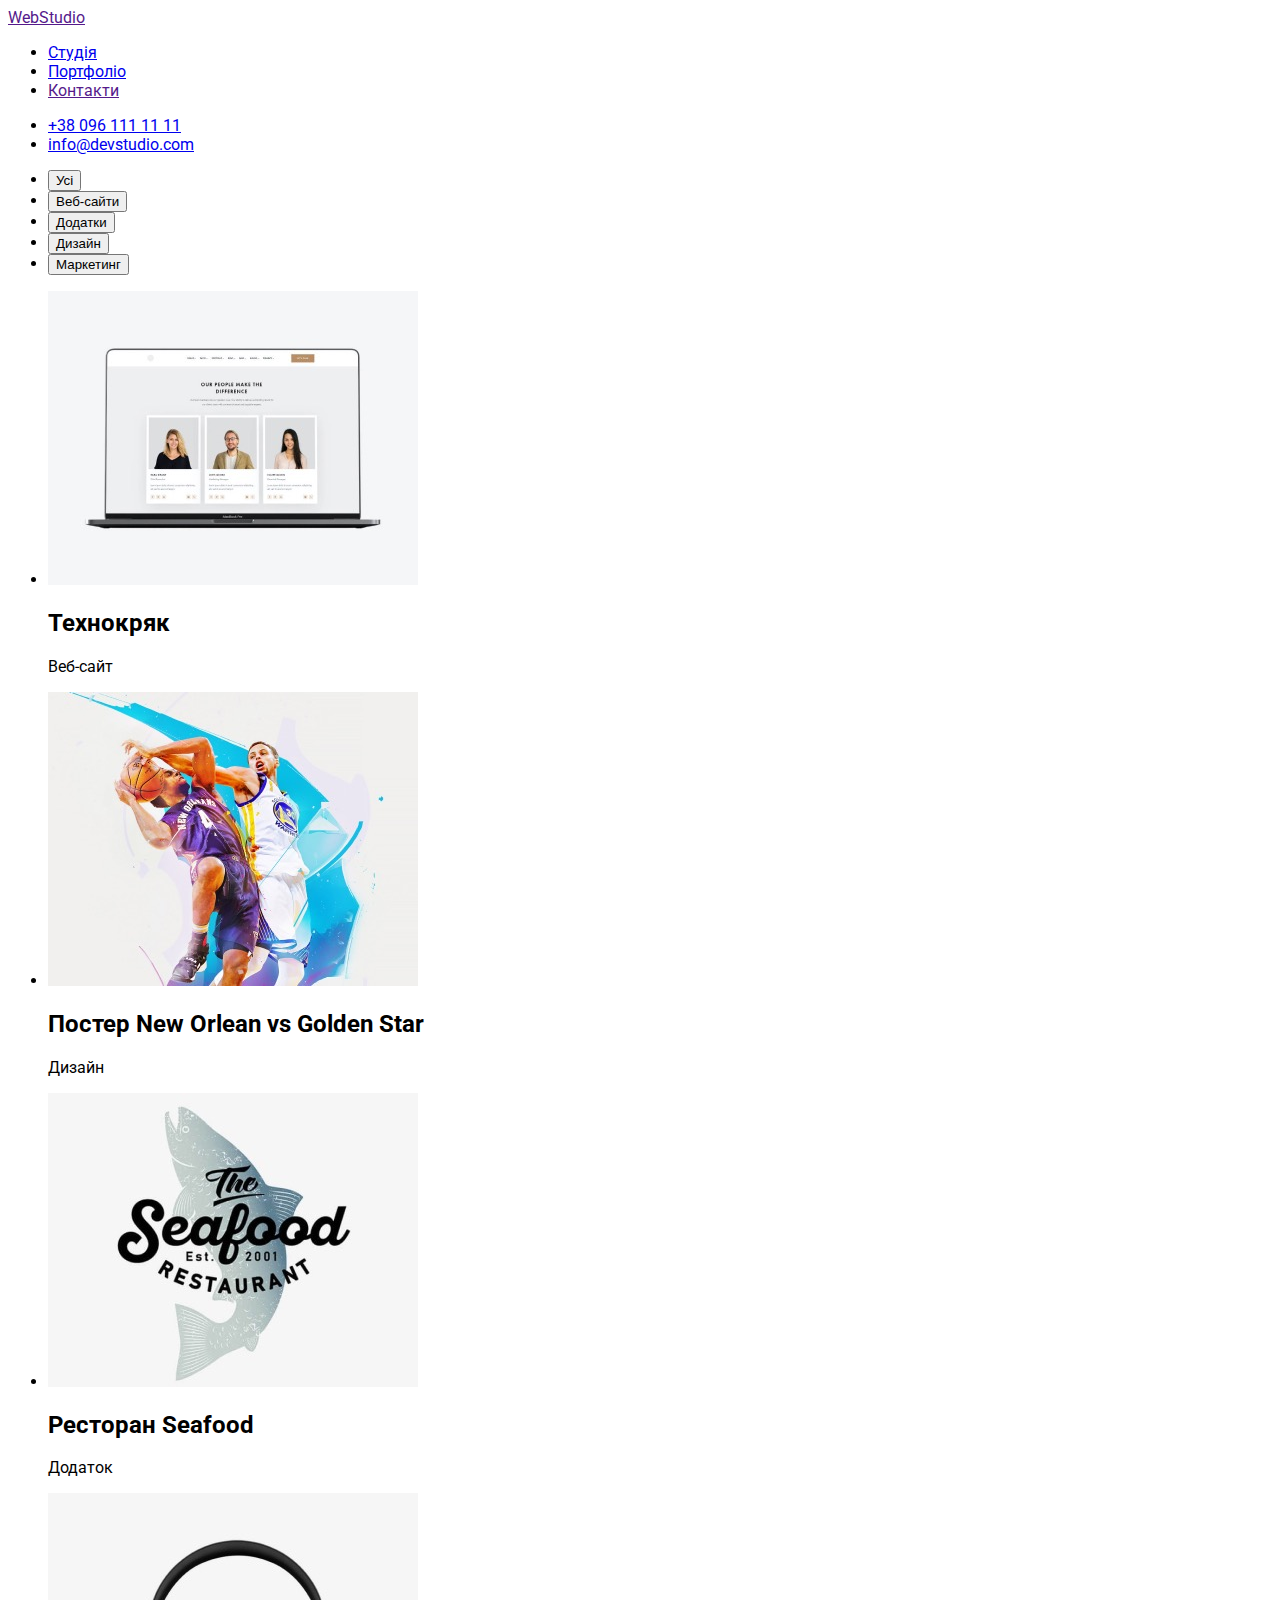
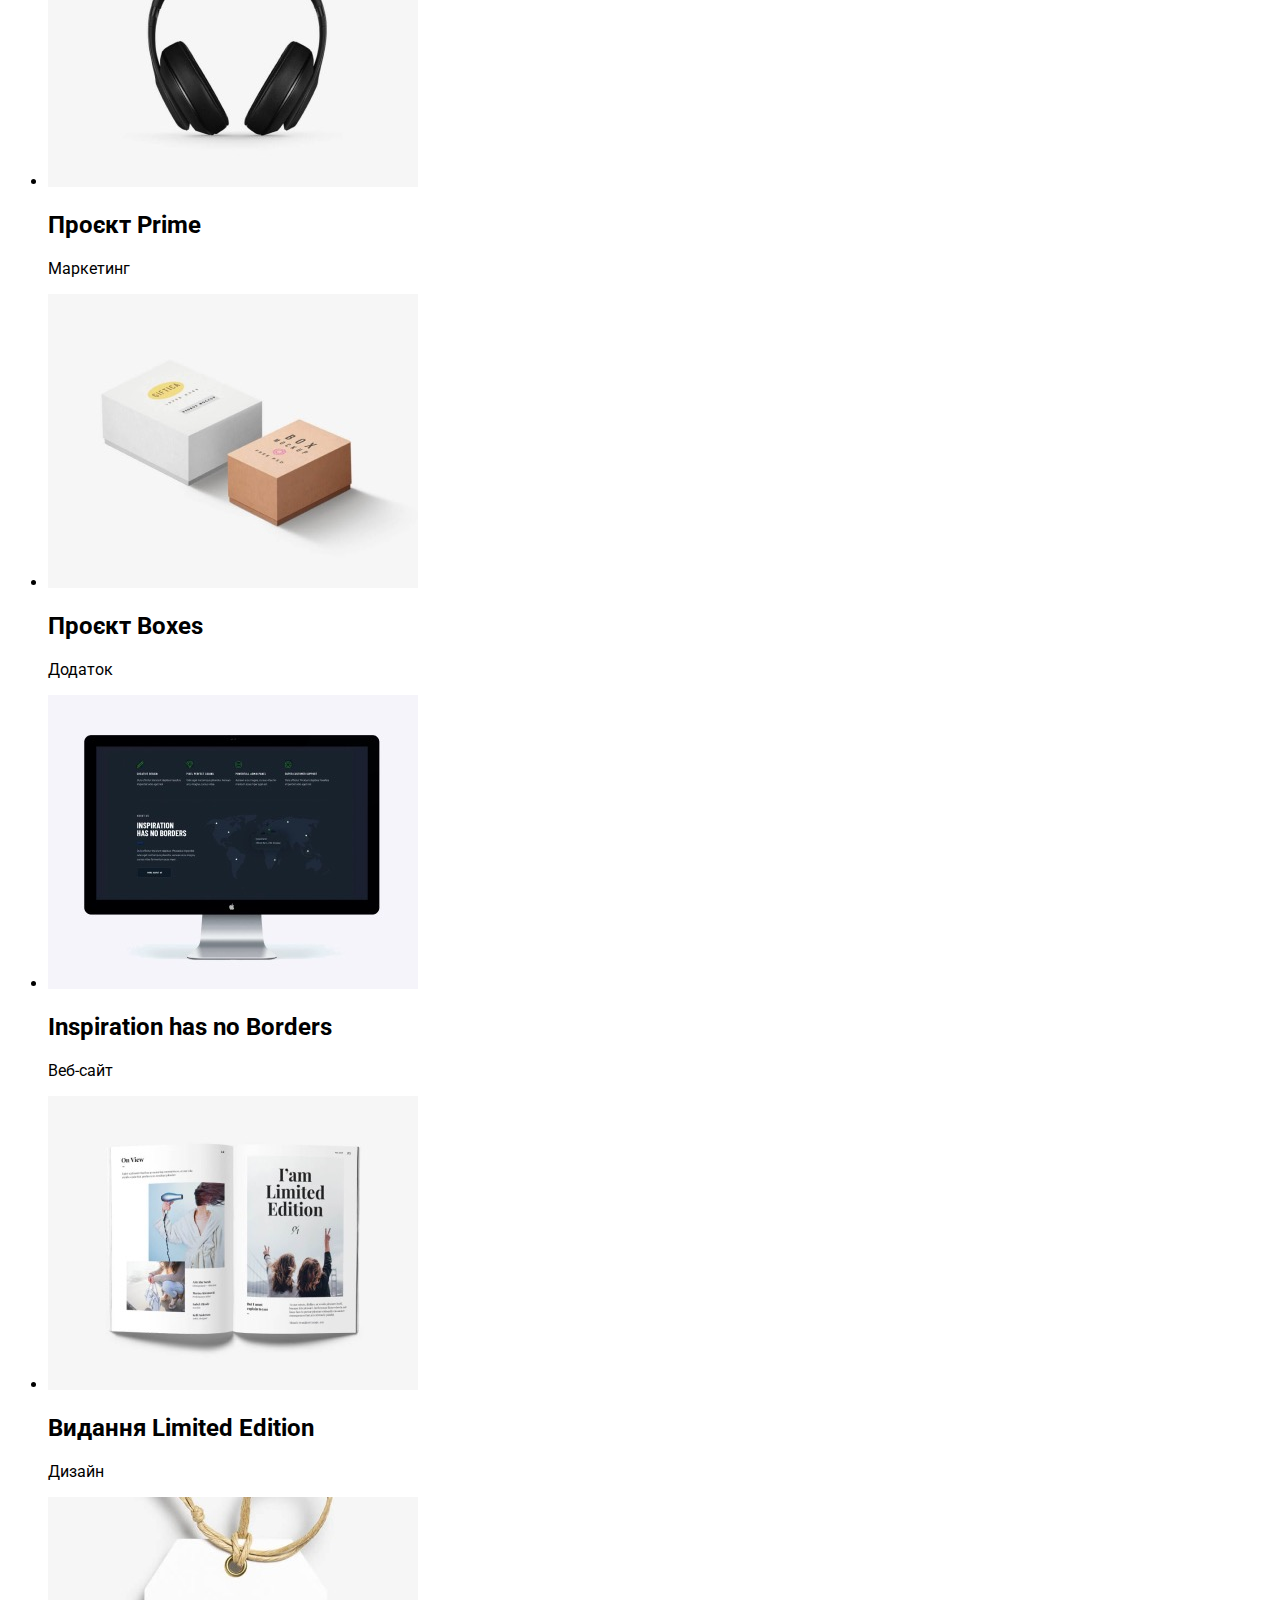
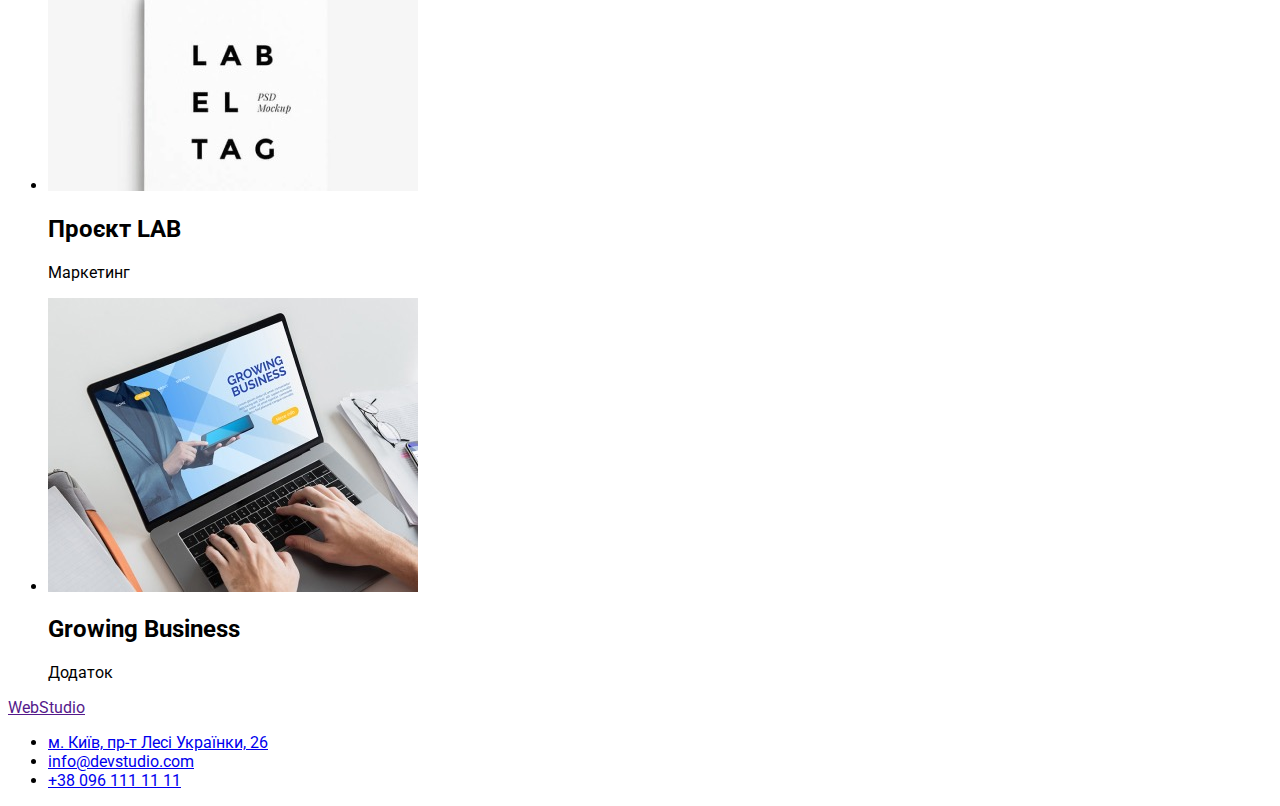
==== portfolio.html @ 9df3447d "Доповнення документа" ====
<!DOCTYPE html>
<html lang="uk">

<head>
    <meta charset="UTF-8">
    <meta http-equiv="X-UA-Compatible" content="IE=edge">
    <meta name="viewport" content="width=device-width, initial-scale=1.0">
    <title>Document</title>
    <link rel="preconnect" href="https://fonts.googleapis.com">
    <link rel="preconnect" href="https://fonts.gstatic.com" crossorigin>
    <link
        href="https://fonts.googleapis.com/css2?family=Raleway:wght@700&family=Roboto:wght@400;500;700;900&display=swap"
        rel="stylesheet">
    <link rel="stylesheet" href="/css/styles.css">
</head>


<body>
    <!--HEADER----------------------------->

    <header class="header">
        <nav class="header-navigation">
            <a class="link logo" href=""><span>Web</span><span>Studio</span></a>
            <ul class="list header-list">
                <li><a href="/index.html"> Студія</a></li>
                <li><a href="/portfolio.html">Портфоліо</a></li>
                <li><a href="">Контакти</a></li>
            </ul>
        </nav>
        <ul class="list contact">
            <li><a class="heder-tel link" href="tel:+380961111111">+38 096 111 11 11</a></li>
            <li><a class="header-mail link" href="mailto:info@devstudio.com">info@devstudio.com</a></li>
        </ul>
    </header>

<!--MAIN----------------------------------->

<main>
    <section class="main-portfolio">
    <h1 class="title-portfolio">Наші роботи</h1>
    <ul class="list-btn">
        <li class="btn-element"><button class="main-btn pointer">Усі</button></li>
        <li class="btn-element"><button class="main-btn pointer">Веб-сайти</button></li>
        <li class="btn-element"><button class="main-btn pointer">Додатки</button></li>
        <li class="btn-element"><button class="main-btn pointer">Дизайн</button></li>
        <li class="btn-element"><button class="main-btn pointer">Маркетинг</button></li>
    </ul>
    <ul class="list-portfolio">
        <li>
            <img src="/images/web-site.jpg" alt="" width="370" height="294" >
            <h2>Технокряк</h2>
            <p>Веб-сайт</p></li>
            <li>
                <img src="/images/basketball.jpg" alt="" width="370" height="294">
                <h2>Постер New Orlean vs Golden Star</h2>
                <p>Дизайн</p>
            </li>
            <li>
                <img src="/images/fish.jpg" alt="" width="370" height="294">
                <h2>Ресторан Seafood</h2>
                <p>Додаток</p>
            </li>
            <li>
                <img src="/images/headphones.jpg" alt="" width="370" height="294">
                <h2>Проєкт Prime</h2>
                <p>Маркетинг</p>
            </li>
            <li>
                <img src="/images/box.jpg" alt="" width="370" height="294">
                <h2>Проєкт Boxes</h2>
                <p>Додаток</p>
            </li>
            <li>
                <img src="/images/screen.jpg" alt="" width="370" height="294">
                <h2 lang="en">Inspiration has no Borders</h2>
                <p>Веб-сайт</p>
            </li>
            <li>
                <img src="/images/magazine.jpg" alt="" width="370" height="294">
                <h2>Видання Limited Edition</h2>
                <p>Дизайн</p>
            </li>
            <li>
                <img src="/images/label.jpg" alt="" width="370" height="294">
                <h2>Проєкт LAB</h2>
                <p>Маркетинг</p>
            </li>
            <li>
                <img src="/images/laptop.jpg" alt="" width="370" height="294">
                <h2>Growing Business</h2>
                <p>Додаток</p>
            </li>
    </ul>
    </section>
</main>
    


<!-- FOOTER-------------------------->

<footer class="footer">
    <a class="link-footer" href=""><span>Web</span><span>Studio</span></a>
    <ul class="list-adress">
        <li class="adress"><a class="link footer-adress" href="https://goo.gl/maps/az3UDY5ZYRjnCUFE9" target="_blank"
                rel="noopener noreferrer">м. Київ, пр-т Лесі Українки, 26</a></li>
        <li class="adress"><a class="link footer-mail" href="mailto:info@devstudio.com">info@devstudio.com</a></li>
        <li class="adress"><a class="link footer-tel" href="tel:+380961111111">+38 096 111 11 11</a></li>
    </ul>
</footer>
</body>

</html>
---- css/styles.css ----
:root {
    --
}
body {
    font-family: 'Roboto', sans-serif;
}

.title-portfolio {
    display: none;
}
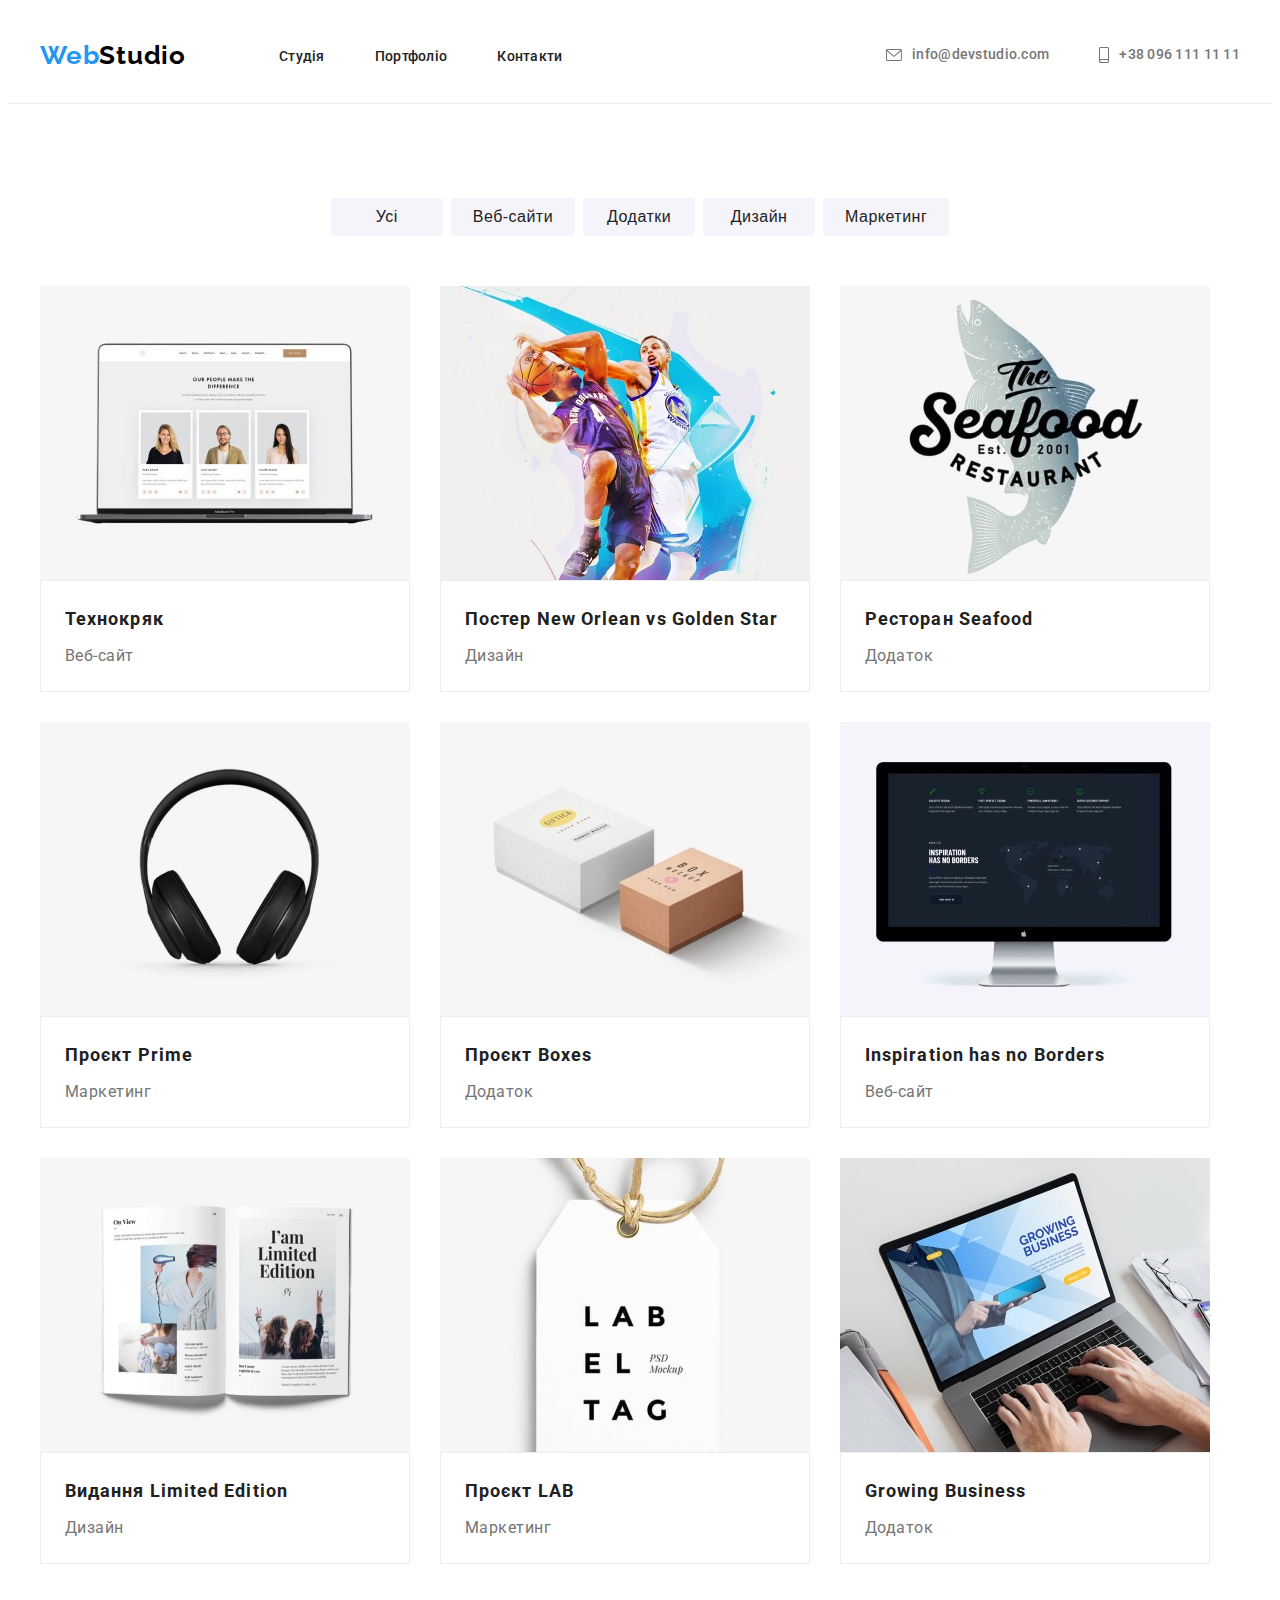
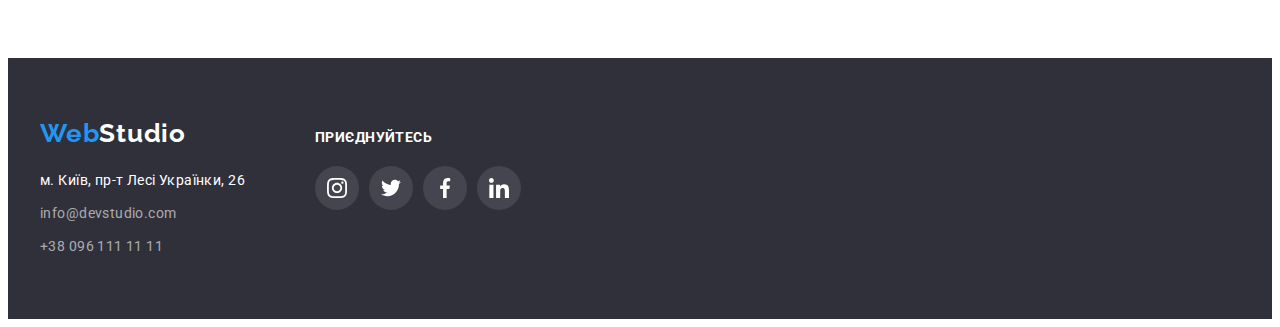
==== commit b5641dbb: "Доповнення дз 3" ====
--- a/portfolio.html
+++ b/portfolio.html
@@ -16,81 +16,144 @@
 
 
 <body>
-    <!--HEADER----------------------------->
-
-    <header class="header">
-        <nav class="header-navigation">
-            <a class="link logo" href=""><span>Web</span><span>Studio</span></a>
-            <ul class="list header-list">
-                <li><a href="/index.html"> Студія</a></li>
-                <li><a href="/portfolio.html">Портфоліо</a></li>
-                <li><a href="">Контакти</a></li>
-            </ul>
-        </nav>
-        <ul class="list contact">
-            <li><a class="heder-tel link" href="tel:+380961111111">+38 096 111 11 11</a></li>
-            <li><a class="header-mail link" href="mailto:info@devstudio.com">info@devstudio.com</a></li>
-        </ul>
-    </header>
+<!--HEADER----------------------------->
+        <header class="header">
+            <div class="container header-container">
+                <nav class="header-navigation">
+                    <a class="link header-logo" href="./index.html"><span class="logo">Web</span><span
+                            class="logo2">Studio</span></a>
+                    <ul class="list header-list">
+                        <li class="header-item">
+                            <a class="link header-link" href="/index.html"> Студія</a>
+                        </li>
+                        <li class="header-item">
+                            <a class="link header-link" href="/portfolio.html">Портфоліо</a>
+                        </li>
+                        <li class="header-item">
+                            <a class="link header-link" href="">Контакти</a>
+                        </li>
+                    </ul>
+                </nav>
+                <div class="header-contact">
+                    <ul class="list contact">
+                        <li><a class="header-mail link" href="mailto:info@devstudio.com">
+                                <svg class="contact-icon" width="16" height="12">
+                                    <use href="./icons/icons.svg#icon-envelope"></use>
+                                </svg>
+                                info@devstudio.com</a></li>
+                        <li><a class="header-tel link" href="tel:+380961111111">
+                                <svg class="contact-icon" width="10" height="16">
+                                    <use href="./icons/icons.svg#icon-smartphone"></use>
+                                </svg>
+                                +38 096 111 11 11</a></li>
+                </div>
+                </ul>
+            </div>
+        </header>
 
 <!--MAIN----------------------------------->
 
 <main>
     <section class="main-portfolio">
-    <h1 class="title-portfolio">Наші роботи</h1>
-    <ul class="list-btn">
+        <div class="btn-container container">
+    <h1 class="title-portfolio">Наші роботи</h1><!--display:none-->
+
+    <ul class="list list-btn">
         <li class="btn-element"><button class="main-btn pointer">Усі</button></li>
         <li class="btn-element"><button class="main-btn pointer">Веб-сайти</button></li>
         <li class="btn-element"><button class="main-btn pointer">Додатки</button></li>
         <li class="btn-element"><button class="main-btn pointer">Дизайн</button></li>
         <li class="btn-element"><button class="main-btn pointer">Маркетинг</button></li>
     </ul>
-    <ul class="list-portfolio">
-        <li>
+    </div>
+    
+    <!--Hero--------------------->
+<div class="container">
+    <ul class="list list-portfolio">
+        
+        <li class="flex-element">
+            <div class="flex-element-wrap">
             <img src="/images/web-site.jpg" alt="" width="370" height="294" >
-            <h2>Технокряк</h2>
-            <p>Веб-сайт</p></li>
-            <li>
+            </div>
+            <div class="portfolio-text">
+            <h2 class="hero-subtitle">Технокряк</h2>
+            <p class="hero-text">Веб-сайт</p>
+            </div>
+        </li>
+            <li class="flex-element">
+                <div class="flex-element-wrap">
                 <img src="/images/basketball.jpg" alt="" width="370" height="294">
-                <h2>Постер New Orlean vs Golden Star</h2>
-                <p>Дизайн</p>
-            </li>
-            <li>
+                </div>
+                <div class="portfolio-text">
+                <h2 class="hero-subtitle">Постер New Orlean vs Golden Star</h2>
+                <p class="hero-text">Дизайн</p>
+                </div>
+            </li>
+            <li class="flex-element">
+                <div class="flex-element-wrap">
                 <img src="/images/fish.jpg" alt="" width="370" height="294">
-                <h2>Ресторан Seafood</h2>
-                <p>Додаток</p>
-            </li>
-            <li>
+                </div>
+                <div class="portfolio-text">
+                <h2 class="hero-subtitle">Ресторан Seafood</h2>
+                <p class="hero-text">Додаток</p>
+                </div>
+            </li>
+            <li class="flex-element">
+                <div class="flex-element-wrap">
                 <img src="/images/headphones.jpg" alt="" width="370" height="294">
-                <h2>Проєкт Prime</h2>
-                <p>Маркетинг</p>
-            </li>
-            <li>
+                </div>
+                <div class="portfolio-text">
+                <h2 class="hero-subtitle">Проєкт Prime</h2>
+                <p class="hero-text">Маркетинг</p>
+                </div>
+            </li>
+            <li class="flex-element">
+                <div class="flex-element-wrap">
                 <img src="/images/box.jpg" alt="" width="370" height="294">
-                <h2>Проєкт Boxes</h2>
-                <p>Додаток</p>
-            </li>
-            <li>
+                </div>
+                <div class="portfolio-text">
+                <h2 class="hero-subtitle">Проєкт Boxes</h2>
+                <p class="hero-text">Додаток</p>
+                </div>
+            </li>
+            <li class="flex-element">
+                <div class="flex-element-wrap">
                 <img src="/images/screen.jpg" alt="" width="370" height="294">
-                <h2 lang="en">Inspiration has no Borders</h2>
-                <p>Веб-сайт</p>
-            </li>
-            <li>
+                </div>
+                <div class="portfolio-text">
+                <h2 class="hero-subtitle" lang="en">Inspiration has no Borders</h2>
+                <p class="hero-text">Веб-сайт</p>
+                </div>
+            </li>
+            <li class="flex-element">
+                <div class="flex-element-wrap">
                 <img src="/images/magazine.jpg" alt="" width="370" height="294">
-                <h2>Видання Limited Edition</h2>
-                <p>Дизайн</p>
-            </li>
-            <li>
+                </div>
+                <div class="portfolio-text">
+                <h2 class="hero-subtitle">Видання Limited Edition</h2>
+                <p class="hero-text">Дизайн</p>
+                </div>
+            </li>
+            <li class="flex-element">
+                <div class="flex-element-wrap">
                 <img src="/images/label.jpg" alt="" width="370" height="294">
-                <h2>Проєкт LAB</h2>
-                <p>Маркетинг</p>
-            </li>
-            <li>
+                </div>
+                <div class="portfolio-text">
+                <h2 class="hero-subtitle">Проєкт LAB</h2>
+                <p class="hero-text">Маркетинг</p>
+                </div>
+            </li>
+            <li class="flex-element">
+                <div class="flex-element-wrap">
                 <img src="/images/laptop.jpg" alt="" width="370" height="294">
-                <h2>Growing Business</h2>
-                <p>Додаток</p>
+                </div>
+                <div class="portfolio-text">
+                <h2 class="hero-subtitle">Growing Business</h2>
+                <p class="hero-text">Додаток</p>
+                </div>
             </li>
     </ul>
+    </div>
     </section>
 </main>
     
@@ -99,13 +162,56 @@
 <!-- FOOTER-------------------------->
 
 <footer class="footer">
-    <a class="link-footer" href=""><span>Web</span><span>Studio</span></a>
-    <ul class="list-adress">
-        <li class="adress"><a class="link footer-adress" href="https://goo.gl/maps/az3UDY5ZYRjnCUFE9" target="_blank"
-                rel="noopener noreferrer">м. Київ, пр-т Лесі Українки, 26</a></li>
-        <li class="adress"><a class="link footer-mail" href="mailto:info@devstudio.com">info@devstudio.com</a></li>
-        <li class="adress"><a class="link footer-tel" href="tel:+380961111111">+38 096 111 11 11</a></li>
-    </ul>
+    <div class="footer-container container">
+
+
+        <div class="container-footer2">
+            <a class="link-footer" href=""><span class="logo-footer">Web</span><span
+                    class="logo-footer2">Studio</span></a>
+            <ul class="list-adress">
+                <li class="adress"><a class="link footer-adress" href="https://goo.gl/maps/az3UDY5ZYRjnCUFE9"
+                        target="_blank" rel="noopener noreferrer">м. Київ, пр-т Лесі Українки, 26</a></li>
+                <li class="adress"><a class="link footer-mail" href="mailto:info@devstudio.com">info@devstudio.com</a>
+                </li>
+                <li class="adress"><a class="link footer-tel" href="tel:+380961111111">+38 096 111 11 11</a></li>
+            </ul>
+        </div>
+
+
+        <div class="footer-item">
+            <h2 class="footer-title">приєднуйтесь</h2>
+            <ul class="footer-social-list list">
+                <li class="footer-social-item">
+                    <a class="footer-social-link" href="">
+                        <svg class="footer-social-icon" width="20" height="20">
+                            <use href="./icons/icons.svg#icon-instagram"></use>
+                        </svg>
+                    </a>
+                </li>
+                <li class="footer-social-item">
+                    <a class="footer-social-link" href="">
+                        <svg class="footer-social-icon" width="20" height="20">
+                            <use href="./icons/icons.svg#icon-twitter"></use>
+                        </svg>
+                    </a>
+                </li>
+                <li class="footer-social-item">
+                    <a class="footer-social-link" href="">
+                        <svg class="footer-social-icon" width="20" height="20">
+                            <use href="./icons/icons.svg#icon-facebook"></use>
+                        </svg>
+                    </a>
+                </li>
+                <li class="footer-social-item">
+                    <a class="footer-social-link" href="">
+                        <svg class="footer-social-icon" width="20" height="20">
+                            <use href="./icons/icons.svg#icon-linkedinsvg"></use>
+                        </svg>
+                    </a>
+                </li>
+            </ul>
+        </div>
+    </div>
 </footer>
 </body>
 
--- a/css/styles.css
+++ b/css/styles.css
@@ -1,10 +1,636 @@
 :root {
-    --
-}
-body {
+    --main-title-color: #212121;
+    --second-titlt-color: #FFFFFF;
+    --main-text-color: #757575;
+    --second-text-color: rgba(255, 255, 255, 0.6);
+    --accent-color: #2196F3;
+    --btn-color: #FFFFFF;
+    --header-text-color: #212121;
+    --second-btn-color: #212121;
+}
+
+p, h1, h2, h3, h4, h5, h6 {
+    margin: 0 ;
+}
+img {
+display: block;
+max-width: 100%;
+height: auto;
+}
+
+ul {
+    margin: 0;
+    padding: 0;
+}
+button {
+    cursor: pointer;
+}
+
+body  {
     font-family: 'Roboto', sans-serif;
 }
 
-.title-portfolio {
+.list {
+    list-style: none;
+}
+
+.link {
+    text-decoration: none;
+}
+
+.container {
+    width: 1200px;
+    padding-left: 15px;
+    padding-right: 15px;
+    margin: 0 auto;
+}
+
+/* ----------------Header------------------------------*/
+.header-list {
+    display: flex;
+}
+
+.header-navigation {
+    display: flex;
+    align-items: center;
+}
+ 
+
+.header-container {
+    display: flex;
+    align-items: center;
+}
+
+.header-contact{
+    margin-left: auto;
+}
+
+.header {
+    padding-top: 32px;
+    padding-bottom: 32px;
+}
+
+.logo {
+    color: var(--accent-color);
+}
+
+.logo2 {
+    color: black;
+}
+ 
+.header-logo {
+    font-family: 'Raleway';
+        font-style: normal;
+        font-weight: 700;
+        font-size: 26px;
+        line-height: 1.19;
+        letter-spacing: 0.03em;
+        margin-right: 93px;
+}
+
+.header-link {
+        font-weight: 500;
+        font-size: 14px;
+        line-height: 1.14;
+        letter-spacing: 0.02em;
+        color: var(--header-text-color);
+}
+
+.header-item {
+    margin-right: 50px; 
+}
+
+.header-item:last-child {
+    margin-right: 0;
+}
+
+
+.header-mail {
+        font-weight: 500;
+        font-size: 14px;
+        line-height: 1.14;
+        letter-spacing: 0.02em;
+        color: #757575;
+        display: flex;
+            align-items: center;
+            justify-content: center;
+}
+
+
+
+.header-tel {
+    font-weight: 500;
+        font-size: 14px;
+        line-height: 1.14;
+        letter-spacing: 0.02em;
+        color: #757575;
+        margin-left: 50px;
+        display: flex;
+            align-items: center;
+            justify-content: center;
+} 
+
+.contact-icon {
+    fill: currentColor;
+}
+
+
+.header-link:hover, .header-link:focus{
+    color: var(--accent-color);
+}
+.header-mail:hover, .header-mail:focus {
+    color: var(--accent-color);
+}
+.header-tel:hover, header-tel:focus {
+    color: var(--accent-color);
+}
+
+.header {
+    border-bottom: 1px solid #ECECEC;
+}
+
+.contact-icon {
+    margin-right: 10px;
+}
+/*---------------------HERO-----------------------------*/
+.hero {
+    background-color: #2F303A;
+    max-width: 1600px;
+    padding: 200px 452px 200px 452px;
+    background-image: linear-gradient(
+    rgba(47, 48, 58, 0.4),
+    rgba(47, 48, 58, 0.4)
+    ),
+    url(/images/background.jpg);
+    background-repeat: no-repeat;
+        background-position: center;
+        background-size: cover;
+}
+
+
+.hero-title {
+    font-weight: 900;
+    font-size: 44px;
+    line-height: 1.36;
+    text-align: center;
+    letter-spacing: 0.06em;
+    text-transform: uppercase;
+    color: var(--second-titlt-color);
+    margin-bottom: 30px;
+}
+
+.hero-btn {
+    font-family: inherit;
+    font-weight: 700;
+    font-size: 16px;
+    line-height: 1.88;
+    letter-spacing: 0.06em;
+    background-color: var(--accent-color);    
+    color: var(--btn-color);
+
+    display: flex ;
+    align-items: center;
+    text-align: center;
+
+    min-width: 216px;
+    min-height: 50px;
+    border-radius: 4px;
+    border: none;
+    margin-left: auto;
+    margin-right: auto;  
+    padding: 10px 32px;
+}
+
+ /*ABOUT---------------------------*/
+.about {
+    padding-top: 84px;
+    padding-bottom: 94px;
+}
+
+.about-list {
+    padding-bottom: 94px;
+}
+
+ .list {
+    display: flex;
+}
+
+.about-element:not(:last-child) {
+    margin-right: 50px;
+}
+
+.about-img:not(:last-child) {
+    margin-right: 30px;
+}
+
+
+.about-title {
+        margin-bottom: 10px;
+
+        font-weight: 700;
+        font-size: 14px;
+        line-height: 1.14;
+        letter-spacing: 0.03em;
+        text-transform: uppercase;
+        color: var(--main-title-color);
+}
+
+.about-text {
+    font-weight: 400;
+    font-size: 14px;
+    line-height: 1.71;
+    letter-spacing: 0.03em;
+    color: var(--main-text-color);
+}
+
+.about-title2{
+    margin-bottom: 50px;
+
+    font-weight: 700;
+        font-size: 36px;
+        line-height: 1.17;
+        text-align: center;
+        letter-spacing: 0.03em;
+        color: var(--main-title-color);
+ 
+}
+
+.about-img:not(:last-child) {
+    margin-right: 30px;
+}
+
+.about-item {
+width: 270px;
+height: 120px;
+background-color: #F5F4FA;
+border-radius: 4px ;
+margin-bottom: 30px;
+display: flex;
+align-items: center;
+justify-content: center;
+}
+
+/*MAIN-----------------------*/
+
+.main {
+    padding-top: 94px;
+    padding-bottom: 94px;
+    background: #F5F4FA;
+
+}
+
+.main-title {
+    margin-bottom: 50px;
+
+        font-weight: 700;
+        font-size: 36px;
+        line-height: 1.17;
+        text-align: center;
+        letter-spacing: 0.03em;
+        color: var(--main-title-color);
+}
+
+.main-subtitle {
+        font-weight: 500;
+        font-size: 16px;
+        line-height: 1.19;
+        text-align: center;
+        letter-spacing: 0.03em;
+        color: var(--main-title-color)
+}
+
+.main-text {
+    
+        font-weight: 400;
+        font-size: 16px;
+        line-height: 1.19;
+        text-align: center;
+        letter-spacing: 0.03em;
+        color: var(--main-text-color);
+}
+
+.main-element:not(:last-child){
+    margin-right: 30px;
+}
+
+.main-subtitle {
+    margin-bottom: 10px;
+}
+
+.main-description {
+        padding-top: 30px;
+        padding-right: 32px;
+        padding-bottom: 30px;
+        padding-left: 32px;
+}
+
+.main-element {
+    background: #FFFFFF;
+        /* material shadow v1 */
+        box-shadow: 0px 1px 3px rgba(0, 0, 0, 0.12), 0px 1px 1px rgba(0, 0, 0, 0.14), 0px 2px 1px rgba(0, 0, 0, 0.2);
+        border-radius: 0px 0px 4px 4px;
+}
+
+.main-social-list {
+    display: flex;
+    justify-content: center;
+    margin-top: 16px;  
+    
+}
+
+.main-item {
+    width: 44px;
+    height: 44px;
+    
+}
+
+.main-link {
+    width: 100%;
+    height: 100%;
+    display: flex;
+    align-items: center;
+    justify-content: center;
+    color: #AFB1B8;
+}
+
+
+.main-social-icon {
+    fill: currentColor;
+}
+
+
+.main-link:hover,
+.main-link:focus {
+    background-color: var(--accent-color);
+    border-radius: 50px;
+    color: #FFFFFF;
+}
+
+.main-item:not(:last-child) {
+    margin-right: 10px;
+}
+/* --------------MAIN 2 -------------------- */
+.main2 {
+    padding-top: 94px;
+    padding-bottom: 94px;
+}
+.main2-title {
+    margin-bottom: 50px;
+
+    font-weight: 700;
+    font-size: 36px;
+    line-height: 1.17;
+    text-align: center;
+    letter-spacing: 0.03em;
+
+    color: var(--main-title-color);
+}
+
+.main-company-items {
+    width: 170px;
+    height: 92px;
+}
+.main-company-link  {
+    width: 100%;
+    height: 100%;
+    border: 1px solid #AFB1B8;
+    border-radius: 4px;
+    display: flex;
+    align-items: center;
+    justify-content: center;
+    color: #AFB1B8;
+}
+
+
+.main-company-icon {
+    fill: currentColor;
+}
+
+.main-company-link:hover,
+.main-company-link:focus {
+    border: 1px solid var(--accent-color);
+    border-radius: 4px;
+    color: var(--accent-color);
+}
+
+.main-company-items:not(:last-child) {
+    margin-right: 30px;
+}
+/*FOOTER--------------------------*/
+
+.footer {
+    padding-top: 60px;
+    padding-bottom: 60px;
+    background: #2F303A;  
+}
+
+.footer-container {
+    display: flex;
+}
+
+.list-adress {
+    list-style: none;
+}
+
+.adress:not(:last-child) {
+    margin-bottom: 9px;
+}
+
+.link-footer {
+    display: block;
+    margin-bottom: 20px;
+    text-decoration: none;
+}
+
+.logo-footer {
+
+    font-family: 'Raleway';
+    font-style: normal;
+    font-weight: 700;
+    font-size: 26px;
+    line-height: 1.19;
+    letter-spacing: 0.03em;
+    color: var(--accent-color);
+
+}
+
+.logo-footer2 {
+    font-family: 'Raleway';
+        font-style: normal;
+        font-weight: 700;
+        font-size: 26px;
+        line-height: 1.19;
+        letter-spacing: 0.03em;
+    color: #FFFFFF;
+
+}
+
+.footer-adress {
+    font-weight: 400;
+    font-size: 14px;
+    line-height: 1.71;
+    letter-spacing: 0.03em;
+     color: var(--second-titlt-color)
+}
+
+.footer-mail {
+        font-weight: 400;
+        font-size: 14px;
+        line-height: 1.71;
+        letter-spacing: 0.03em;
+        color: var(--second-text-color);
+}
+
+.footer-tel {
+        font-weight: 400;
+        font-size: 14px;
+        line-height: 1.71;
+        letter-spacing: 0.03em;
+        color: var(--second-text-color);
+}
+
+
+.footer-item {
+   margin-left: 70px;
+   padding-top: 12px; 
+}
+
+.footer-title {
+        font-weight: 700;
+        font-size: 14px;
+        line-height: 1.14;
+        letter-spacing: 0.03em;
+        text-transform: uppercase;
+    
+        color: #FFFFFF;
+
+        margin-bottom: 20px;
+}
+
+.footer-social-item {
+    width: 44px;
+    height: 44px;
+}
+
+.footer-social-link {
+    width: 100%;
+    height: 100%;
+    background-color: rgba(255, 255, 255, 0.1);
+    border-radius: 50%;
+    display: flex;
+    justify-content: center;
+    align-items: center;
+    color: #FFFFFF;
+}
+
+.footer-social-icon {
+    fill: currentColor;
+}
+
+.footer-social-link:hover, 
+.footer-social-link:focus {
+    background-color: var(--accent-color);
+}
+ 
+.footer-social-item + .footer-social-item {
+    margin-left: 10px;
+}
+/*--------------Portfolio-----------------*/
+
+/*MAIN*/
+
+.main-portfolio {
+    padding-top: 94px;
+    padding-bottom: 94px;
+}
+ .title-portfolio {
     display: none;
-}+ }
+
+ .main-btn {
+        font-weight: 500;
+        font-size: 16px;
+        line-height: 1.62;
+        text-align: center;
+        letter-spacing: 0.03em;
+        color: var(--second-btn-color);
+
+        background-color: #F5F4FA;
+        border: none;
+        border-radius: 4px;
+        min-width: 112px;
+        min-height: 38px;
+        padding: 6px 22px;
+    }
+
+ .btn-element:not(:last-child) {
+    margin-right: 8px;   
+ }
+
+.btn-container {
+    display: flex;
+    justify-content: center;
+    margin-bottom: 50px;
+     
+}
+
+ 
+ .main-btn:hover, .main-btn:focus {
+        color: #FFFFFF;
+        background-color: var(--accent-color);
+        box-shadow: 0px 3px 1px rgba(0, 0, 0, 0.1), 0px 1px 2px rgba(0, 0, 0, 0.08), 0px 2px 2px rgba(0, 0, 0, 0.12);
+     }
+
+        /*-----------------PORTFOLIO HERO----------------------*/
+.list-portfolio {
+            display: flex;
+            flex-wrap: wrap;
+        }
+
+
+.flex-element {
+    margin-right: 30px;
+    margin-bottom: 30px;
+}
+.portfolio-text {
+    padding: 20px 24px;
+}
+
+.hero-subtitle{
+    margin-bottom: 4px;
+}
+
+.portfolio-text {
+    border: 1px solid #EEEEEE;
+}
+
+
+.flex-element:nth-child(3n) {
+    margin-right: 0;
+}
+
+.flex-element:nth-last-child(-n+3) {
+    margin-bottom: 0;
+}
+
+
+.hero-subtitle {
+        font-weight: 700;
+        font-size: 18px;
+        line-height: 2.00;
+        letter-spacing: 0.06em;
+        color: var(--main-title-color);
+}
+
+.hero-text {
+        font-weight: 400;
+        font-size: 16px;
+        line-height: 1.88;
+        letter-spacing: 0.03em;
+        color: var(--main-text-color);
+}
+
+.flex-element:hover {
+    box-shadow: 0px 1px 1px rgba(0, 0, 0, 0.12), 0px 4px 4px rgba(0, 0, 0, 0.06), 1px 4px 6px rgba(0, 0, 0, 0.16);
+}
+
